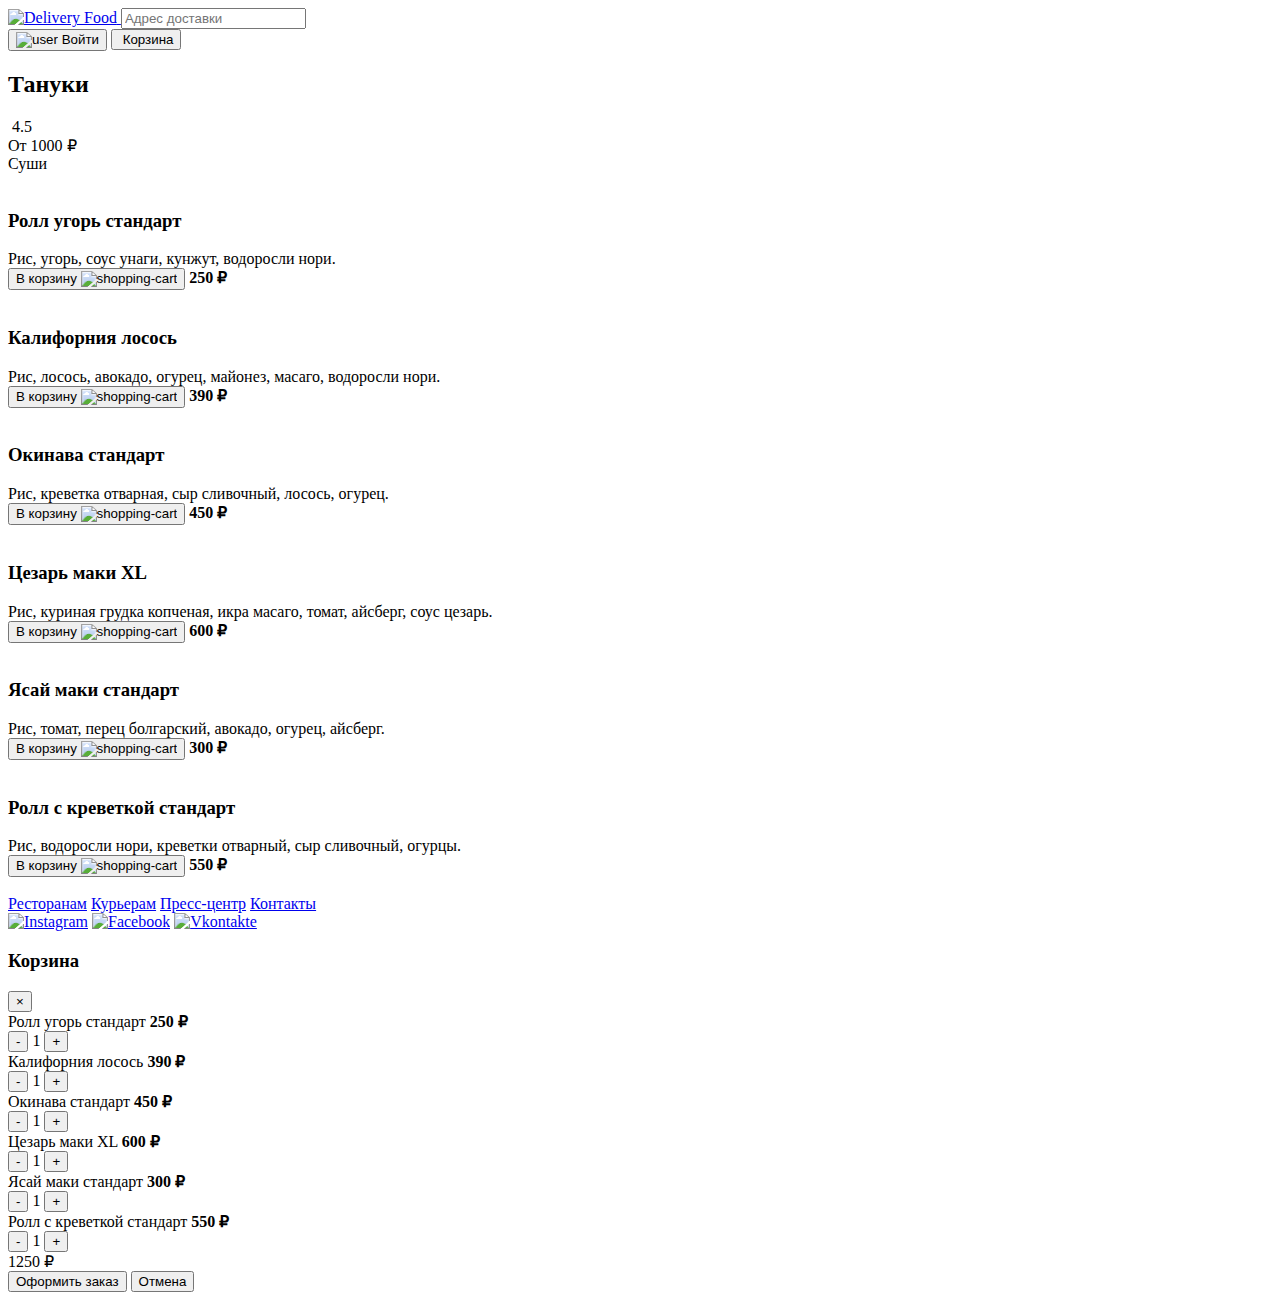
==== tanuki.html @ a9a40836 "Add files via upload" ====
<!DOCTYPE html>
<html lang="en">
<head>
     <meta charset="UTF-8">
     <meta name="viewport" content="width=device-width, initial-scale=1.0">
     <title>Тануки</title>
     <link href="https://fonts.googleapis.com/css?family=Roboto:400,700&display=swap&subset=cyrillic" rel="stylesheet">
     <link rel="stylesheet" href="css/normalize.css">
     <link rel="stylesheet" href="css/animate.css">
     <link rel="stylesheet" href="css/style.css">
</head>
<body>
     <div class="container">
          <!-- Шапка сайта -->
          <header class="header">
               <!-- Логотип -->
               <a href="index.html" class="logo animated zoomIn">
                    <img src="img/logo.svg" alt="Delivery Food">
               </a>
               <!-- Поле поиска -->
               <input type="text" class="input input-address" placeholder="Адрес доставки">
               <!-- Кнопки -->
               <div class="buttons">
                    <button class="button button-primary">
                         <img src="img/user.svg" alt="user" class="button-icon">
                         <span class="button-text">Войти</span>
                    </button>
                    <button class="button" id="cart-button">
                         <img src="img/shopping-cart.svg" alt="" class="button-icon">
                         <span class="button-text">Корзина</span>
                    </button>
               </div>
          </header>
     </div>
     <main class="main">
          <div class="container">
     
               <section class="restaurants">
                    <div class="section-heading">
                         <h2 class="section-title">Тануки</h2>
                              <div class="card-info">
                                   <div class="rating">
                                        <img src="img/star.svg" alt="" class="rating-star">
                                        4.5
                                   </div>
                                   <div class="price">От 1000 ₽</div>
                                   <div class="category">Суши</div>
                              </div>
                    </div>
     
                    <div class="cards">
                         <div class="card">
                              <img src="img/tanuki-image-1.jpg" alt="" class="card-image image">
                              <div class="card-text">
                                   <div class="card-heading">
                                        <h3 class="card-title card-title-reg">Ролл угорь стандарт</h3>
                                   </div>
                                   <div class="card-info">
                                        <div class="ingredients">Рис, угорь, соус унаги, кунжут, водоросли нори.</div>
                                   </div>
                                   <div class="card-buttons">
                                        <button class="button button-primary">
                                             <span class="button-card-text">В корзину</span>
                                             <img src="img/shopping-cart-2.svg" alt="shopping-cart" class="card-button-image">
                                        </button>
                                        <strong class="card-price-bold">250 ₽</strong>
                                   </div>
                              </div>
                         </div>
     
                         <div class="card">
                              <img src="img/tanuki-image-2.jpg" alt="" class="card-image image">
                              <div class="card-text">
                                   <div class="card-heading">
                                        <h3 class="card-title card-title-reg">Калифорния лосось</h3>
                                   </div>
                                   <div class="card-info">
                                        <div class="ingredients">Рис, лосось, авокадо, огурец, майонез, масаго, водоросли нори.</div>
                                   </div>
                                   <div class="card-buttons">
                                        <button class="button button-primary">
                                             <span class="button-card-text">В корзину</span>
                                             <img src="img/shopping-cart-2.svg" alt="shopping-cart" class="card-button-image">
                                        </button>
                                        <strong class="card-price-bold">390 ₽</strong>
                                   </div>
                              </div>
                         </div>
     
                         <div class="card">
                              <img src="img/tanuki-image-3.jpg" alt="" class="card-image image">
                              <div class="card-text">
                                   <div class="card-heading">
                                        <h3 class="card-title card-title-reg">Окинава стандарт</h3>
                                   </div>
                                   <div class="card-info">
                                        <div class="ingredients">Рис, креветка отварная, сыр сливочный, лосось, огурец.</div>
                                   </div>
                                   <div class="card-buttons">
                                        <button class="button button-primary">
                                             <span class="button-card-text">В корзину</span>
                                             <img src="img/shopping-cart-2.svg" alt="shopping-cart" class="card-button-image">
                                        </button>
                                        <strong class="card-price-bold">450 ₽</strong>
                                   </div>
                              </div>
                         </div>
     
                         <div class="card">
                              <img src="img/tanuki-image-4.jpg" alt="" class="card-image image">
                              <div class="card-text">
                                   <div class="card-heading">
                                        <h3 class="card-title card-title-reg">Цезарь маки XL</h3>
                                   </div>
                                   <div class="card-info">
                                        <div class="ingredients">Рис, куриная грудка копченая, икра масаго, томат, айсберг, соус цезарь.</div>
                                   </div>
                                   <div class="card-buttons">
                                        <button class="button button-primary">
                                             <span class="button-card-text">В корзину</span>
                                             <img src="img/shopping-cart-2.svg" alt="shopping-cart" class="card-button-image">
                                        </button>
                                        <strong class="card-price-bold">600 ₽</strong>
                                   </div>
                              </div>
                         </div>
     
                         <div class="card">
                              <img src="img/tanuki-image-5.jpg" alt="" class="card-image image">
                              <div class="card-text">
                                   <div class="card-heading">
                                        <h3 class="card-title card-title-reg">Ясай маки стандарт</h3>
                                   </div>
                                   <div class="card-info">
                                        <div class="ingredients">Рис, томат, перец болгарский, авокадо, огурец, айсберг.</div>
                                   </div>
                                   <div class="card-buttons">
                                        <button class="button button-primary">
                                             <span class="button-card-text">В корзину</span>
                                             <img src="img/shopping-cart-2.svg" alt="shopping-cart" class="card-button-image">
                                        </button>
                                        <strong class="card-price-bold">300 ₽</strong>
                                   </div>
                              </div>
                         </div>
     
                         <div class="card">
                              <img src="img/tanuki-image-6.jpg" alt="" class="card-image image">
                              <div class="card-text">
                                   <div class="card-heading">
                                        <h3 class="card-title card-title-reg">Ролл с креветкой стандарт</h3>
                                   </div>
                                   <div class="card-info">
                                        <div class="ingredients">Рис, водоросли нори, креветки отварный, сыр сливочный, огурцы.</div>
                                   </div>
                                   <div class="card-buttons">
                                        <button class="button button-primary">
                                             <span class="button-card-text">В корзину</span>
                                             <img src="img/shopping-cart-2.svg" alt="shopping-cart" class="card-button-image">
                                        </button>
                                        <strong class="card-price-bold">550 ₽</strong>
                                   </div>
                              </div>
                         </div>
                    </div>
               </section>
          </div>
     </main>
     <footer class="footer">
          <div class="container">
               <div class="footer-block">
                    <img src="img/logo.svg" alt="" class="logo footer-logo">
                    <nav class="footer-nav">
                         <a href="#" class="footer-link">Ресторанам</a>
                         <a href="#" class="footer-link">Курьерам</a>
                         <a href="#" class="footer-link">Пресс-центр</a>
                         <a href="#" class="footer-link">Контакты</a>
                    </nav>
                    <div class="social-networks">
                         <a href="#" class="social-network"><img src="img/insta.svg" alt="Instagram"></a>
                         <a href="#" class="social-network"><img src="img/fb.svg" alt="Facebook"></a>
                         <a href="#" class="social-network"><img src="img/vk.svg" alt="Vkontakte"></a>
                    </div>
               </div>
          </div>
     </footer>

     <div class="modal">
          <div class="modal-dialog">
               <div class="modal-header">
                    <h3 class="modal-title">Корзина</h3>
                    <button class="close">&times;</button>
               </div>
               <div class="modal-body">
                    <div class="food-row">
                         <span class="food-name">Ролл угорь стандарт</span>
                         <strong class="food-price">250 ₽</strong>
                         <div class="food-counter">
                              <button class="counter-button">-</button>
                              <span class="amount">1</span>
                              <button class="counter-button">+</button>
                         </div>
                    </div>
                    <div class="food-row">
                         <span class="food-name">Калифорния лосось</span>
                         <strong class="food-price">390 ₽</strong>
                         <div class="food-counter">
                              <button class="counter-button">-</button>
                              <span class="amount">1</span>
                              <button class="counter-button">+</button>
                         </div>
                    </div>
                    <div class="food-row">
                         <span class="food-name">Окинава стандарт</span>
                         <strong class="food-price">450 ₽</strong>
                         <div class="food-counter">
                              <button class="counter-button">-</button>
                              <span class="amount">1</span>
                              <button class="counter-button">+</button>
                         </div>
                    </div>
                    <div class="food-row">
                         <span class="food-name">Цезарь маки XL</span>
                         <strong class="food-price">600 ₽</strong>
                         <div class="food-counter">
                              <button class="counter-button">-</button>
                              <span class="amount">1</span>
                              <button class="counter-button">+</button>
                         </div>
                    </div>
                    <div class="food-row">
                         <span class="food-name">Ясай маки стандарт</span>
                         <strong class="food-price">300 ₽</strong>
                         <div class="food-counter">
                              <button class="counter-button">-</button>
                              <span class="amount">1</span>
                              <button class="counter-button">+</button>
                         </div>
                    </div>
                    <div class="food-row">
                         <span class="food-name">Ролл с креветкой стандарт</span>
                         <strong class="food-price">550 ₽</strong>
                         <div class="food-counter">
                              <button class="counter-button">-</button>
                              <span class="amount">1</span>
                              <button class="counter-button">+</button>
                         </div>
                    </div>
               </div>
               <div class="modal-footer">
                    <span class="modal-price-tag">1250 ₽</span>
                    <div class="footer-buttons">
                         <button class="button button-primary">Оформить заказ</button>
                         <button class="button">Отмена</button>
                    </div>
               </div>
          </div>
     </div>
     <script src="js/main.js"></script>
</body>
</html>
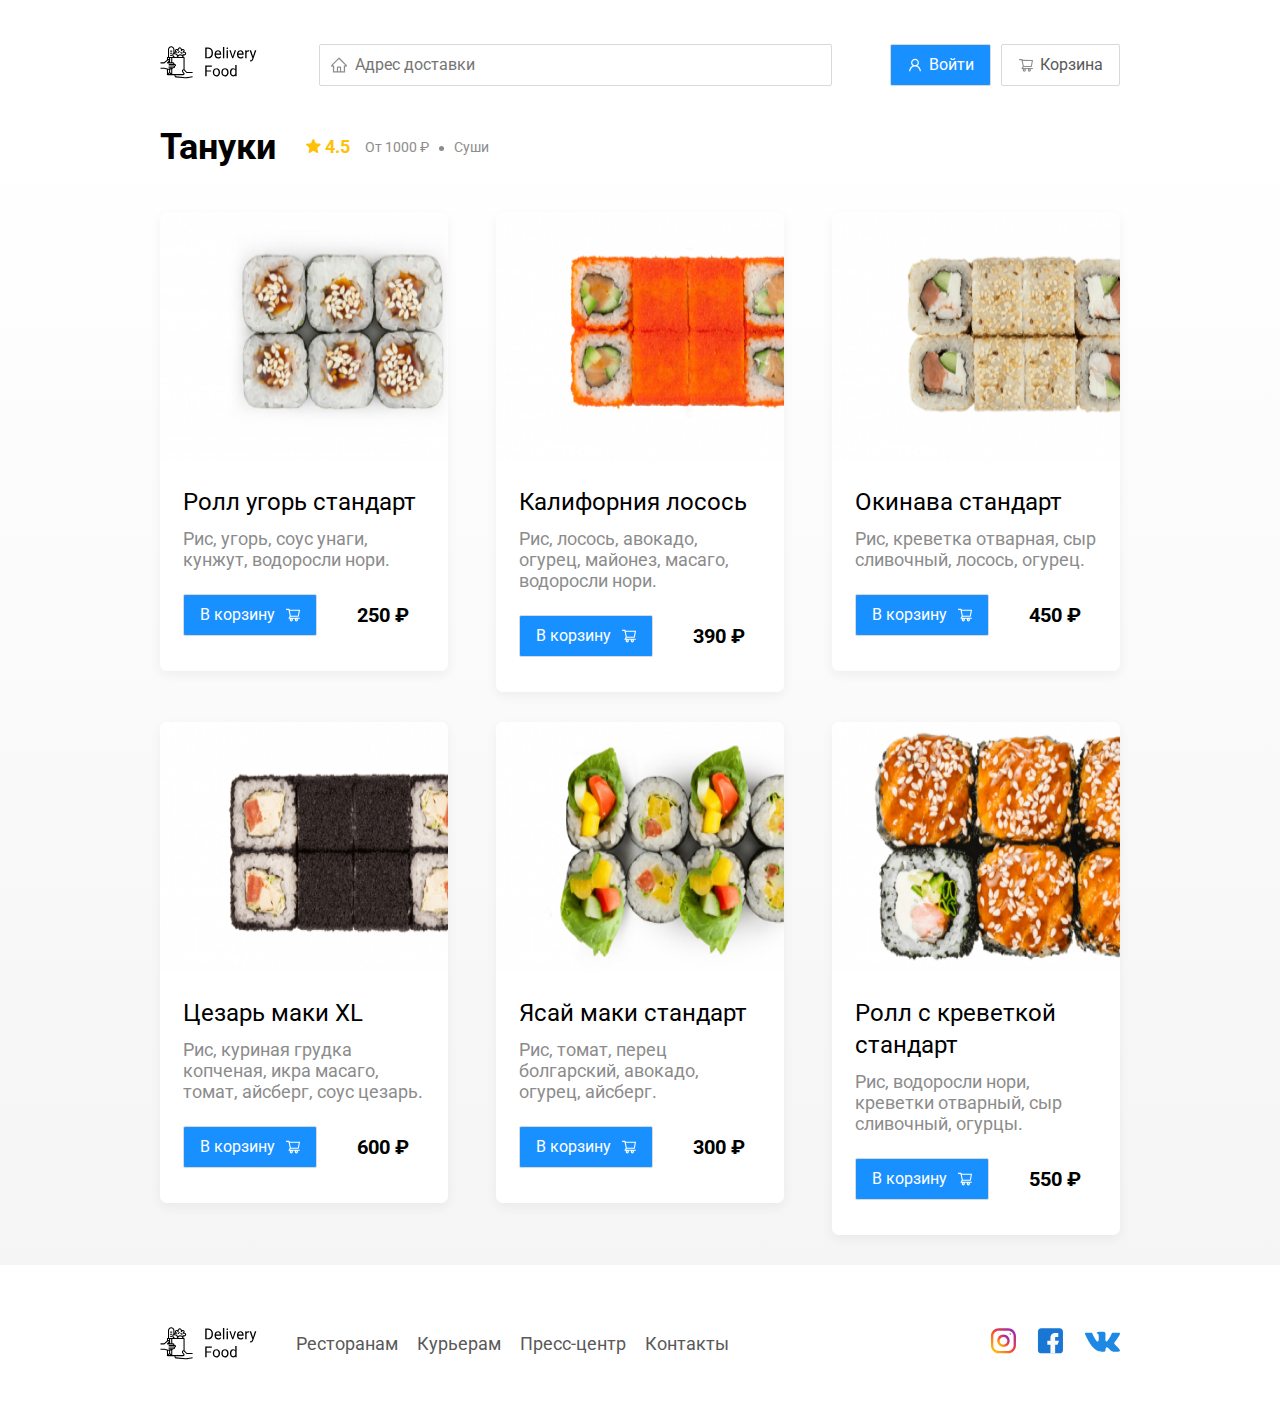
==== commit 19aa632c: "Update tanuki.html" ====
--- a/tanuki.html
+++ b/tanuki.html
@@ -248,7 +248,7 @@
                     </div>
                </div>
                <div class="modal-footer">
-                    <span class="modal-price-tag">1250 ₽</span>
+                    <span class="modal-price-tag">2540 ₽</span>
                     <div class="footer-buttons">
                          <button class="button button-primary">Оформить заказ</button>
                          <button class="button">Отмена</button>
@@ -258,4 +258,4 @@
      </div>
      <script src="js/main.js"></script>
 </body>
-</html>+</html>
--- a/css/style.css
+++ b/css/style.css
@@ -0,0 +1,550 @@
+* {
+     box-sizing: border-box;
+}
+
+body {
+     font-family: 'Roboto', sans-serif;
+     padding-top: 44px;
+}
+
+.container {
+     max-width: 1200px;
+     margin: auto;
+}
+
+.header {
+     display: flex;
+     align-items: center;
+     justify-content: space-between;
+     margin-bottom: 40px;
+}
+
+.input {
+     background: #FFFFFF;
+     border: 1px solid #D9D9D9;
+     border-radius: 2px;
+     font-size: 16px;
+     line-height: 24px;
+     padding: 8px;
+     padding-left: 35px;
+     background-repeat: no-repeat;
+     background-position: left 11px center;
+}
+
+.input-address {
+     flex: 0.8;
+     background-image: url('../img/home.svg');
+}
+
+.input-search {
+     width: 300px;
+     background-image: url('../img/search.svg');
+     margin-left: auto;
+}
+
+.buttons {
+     display: flex;
+     align-items: center;
+
+}
+
+.button {
+     display: flex;
+     align-items: center;
+     padding: 8px 16px;
+     background: #FFFFFF;
+     border: 1px solid #D9D9D9;
+     box-sizing: border-box;
+     box-shadow: 0px 0px 2px rgba(0, 0, 0, 0.0015);
+     border-radius: 2px;
+     color: #595959;
+     font-size: 16px;
+     line-height: 24px;
+}
+
+.button-primary {
+     background: #1890FF;
+     border: 1px solid #D9D9D9;
+     color: #fff;
+     margin-right: 10px;
+}
+
+.button-card-text {
+     margin-right: 10px;
+}
+
+.button-icon {
+     margin-right: 6px;
+     vertical-align: middle;
+}
+
+.button-text {
+     vertical-align: middle;
+}
+
+.promo {
+     box-shadow: 0px 7px 12px rgba(158, 158, 163, 0.1);
+     background: #FFF1B8 url('../img/promo-image.png') no-repeat top -55px right -250px / 800px;
+     border-radius: 10px;
+     padding: 68px 70px;
+     margin-bottom: 56px;
+}
+
+.promo-text {
+     font-style: normal;
+     font-weight: normal;
+     font-size: 24px;
+     line-height: 28px;
+     color: #302C34;
+     max-width: 538px;
+}
+
+.promo-title {
+     font-style: normal;
+     font-weight: bold;
+     font-size: 39px;
+     line-height: 46px;
+     color: #302C34;
+}
+
+.main {
+     background: linear-gradient(180deg, rgba(245, 245, 245, 0) 1.04%, #F5F5F5 100%);
+}
+
+.section-heading {
+     display: flex;
+     align-items: center;
+     margin-bottom: 44px;
+}
+
+.section-title {
+     font-style: normal;
+     font-weight: bold;
+     font-size: 36px;
+     line-height: 42px;
+     margin: 0;
+     color: #000000;
+     margin-right: 30px;
+}
+
+.cards {
+     display: flex;
+     flex-wrap: wrap;
+     align-items: flex-start;
+     justify-content: space-between;
+}
+
+.card {
+     background: #FFFFFF;
+     box-shadow: 0px 4px 12px rgba(0, 0, 0, 0.05);
+     border-radius: 7px;
+     overflow: hidden;
+     margin-bottom: 30px;
+     flex-basis: 30%;
+     text-decoration: none;
+}
+
+.card-image {
+     width: 384px;
+     height: 250px;
+}
+
+.card-text {
+     padding-top: 20px;
+     padding-bottom: 35px;
+     padding-left: 23px;
+     padding-right: 23px;
+}
+
+.card-heading {
+     display: flex;
+     align-items: center;
+     justify-content: space-between;
+}
+
+.card-title {
+     margin: 0;
+     font-style: normal;
+     font-weight: bold;
+     font-size: 24px;
+     line-height: 32px;
+}
+
+.card-title-reg {
+     font-weight: 400;
+     margin-bottom: 10px;
+}
+
+.card-tag {
+     font-style: normal;
+     font-weight: normal;
+     font-size: 12px;
+     line-height: 20px;
+     color: #ffffff;
+     background: #262626;
+     border-radius: 2px;
+     padding: 1px 8px;
+}
+
+.card-info {
+     display: flex;
+     align-items: center;
+     flex-wrap: wrap;
+}
+
+.card-buttons {
+     display: flex;
+     align-items: center;
+     margin-top: 24px;
+}
+
+.card-price-bold {
+     font-weight: bold;
+     font-size: 20px;
+     line-height: 32px;
+     margin-left: 30px
+}
+
+.rating {
+     margin-right: 26px;
+     color: #ffc107;
+     font-weight: bold;
+     font-size: 18px;
+     line-height: 32px;
+}
+
+.price, .category {
+     color: #8c8c8c;
+     font-size: 18px;
+     line-height: 32px;
+}
+
+.price {
+     margin-right: 10px;
+}
+
+.ingredients {
+     color: #8c8c8c;
+     font-size: 18px;
+     line-height: 21px;
+}
+
+.category {
+     text-overflow: ellipsis;
+     overflow: hidden;
+     white-space: nowrap;
+     max-width: 150px;
+}
+
+.price:after {
+     content: '';
+     width: 5px;
+     height: 5px;
+     background-color: #8c8c8c;
+     display: inline-block;
+     vertical-align: middle;
+     border-radius: 50%;
+     margin-left: 10px;
+}
+
+.footer {
+     padding: 60px 0;
+}
+
+.footer-block {
+     display: flex;
+     align-items: center;
+     justify-content: space-between;
+}
+
+.footer-nav {
+     margin-left: 35px;
+     margin-right: auto;
+}
+
+.footer-link {
+     display: inline-block;
+     color: #595959;
+     font-style: normal;
+     font-weight: normal;
+     font-size: 18px;
+     line-height: 21px;
+     text-decoration: none;
+     text-decoration: none;
+}
+
+.footer-link:not(:last-child) {
+     margin-right: 15px;
+}
+
+.social-networks {
+     display: flex;
+     align-items: center;
+}
+
+.social-network:not(:last-child) {
+     margin-right: 21px;
+}
+
+.modal {
+     position: fixed;
+     left: 0;
+     top: 0;
+     width: 100%;
+     height: 100%;
+     background: rgba(0, 0, 0, 0.4);
+     display: none;
+}
+
+.modal-active {
+     display: flex;
+}
+
+.modal-dialog {
+     max-width: 780px;
+     width: 95%;
+     background: #FFFFFF;
+     border-radius: 5px;
+     margin: auto;
+     padding: 40px 45px;
+}
+
+.modal-header {
+     display: flex;
+     align-items: center;
+     justify-content: space-between;
+     margin-bottom: 45px;
+}
+
+.modal-title {
+     margin: 0;
+     font-weight: bold;
+     font-size: 36px;
+     line-height: 42px;
+}
+
+.close {
+     font-size: 36px;
+     border: none;
+     background-color: transparent;
+}
+
+.modal-body {
+     margin-bottom: 52px;
+}
+
+.food-row {
+     display: flex;
+     align-items: flex-start;
+     justify-content: space-between;
+     padding-bottom: 8px;
+     border-bottom: 1px solid #d9d9d9;
+     margin-bottom: 15px;
+}
+
+.food-name {
+     font-weight: normal;
+     font-size: 18px;
+     line-height: 32px;
+}
+
+.food-price {
+     margin-left: auto;
+     margin-right: 47px;
+     font-weight: bold;
+     font-size: 20px;
+     line-height: 32px;
+}
+
+.food-counter {
+     display: flex;
+     align-items: center;
+}
+
+.counter-button {
+     display: flex;
+     align-items: center;
+     justify-content: center;
+     width: 39px;
+     height: 32px;
+     background: #ffffff;
+     border: 1px solid #40a9ff;
+     box-sizing: border-box;
+     border-radius: 2px;
+     font-weight: normal;
+     font-size: 14px;
+     line-height: 22px;
+     color: #40a9ff;;
+}
+
+.amount {
+     font-size: 16px;
+     line-height: 24px;
+     margin-left: 10px;
+     margin-right: 10px;
+}
+
+.modal-footer {
+     display: flex;
+     align-items: center;
+     justify-content: space-between;
+}
+
+.footer-buttons {
+     display: flex;
+     align-items: center;
+}
+
+.modal-price-tag {
+     background: #262626;
+     border-radius: 5px;
+     color: #ffffff;
+     padding: 15px 20px;
+     font-size: 20px;
+     line-height: 23px;
+}
+
+@media (max-width: 1366px) {
+     .container {
+          max-width: 960px;
+     }
+     .promo {
+          background-position: center right -300px;
+          background-size: 750px;
+     }
+     .rating {
+          margin-right: 15px;
+     }
+     .category, .price {
+          font-size: 14px;
+     }
+}
+
+@media (max-width: 992px) {
+     .container {
+          max-width: 750px;
+     }
+     .promo {
+          padding: 50px;
+          background-size: 500px;
+          background-position: center right -200px;
+     }
+     .promo-text {
+          font-size: 18px;
+          max-width: 400px;
+     }
+     .card {
+          flex-basis: 49%;
+     }
+     .footer-link {
+          font-size: 16px;
+     }
+}
+
+@media (max-width: 768px) {
+     .container {
+          max-width: 560px;
+     }
+     .card-info {
+          flex-wrap: wrap;
+     }
+     .rating {
+          flex-basis: 100%;
+     }
+     .card-title {
+          font-size: 18px;
+     }
+     .promo {
+          background-size: 400px;
+          background-position: bottom 50px right -200px;
+     }
+     .promo-title {
+          font-size: 24px;
+          line-height: 1.4;
+     }
+     .promo-text {
+          margin-top: 0;
+     }
+}
+
+@media (max-width: 578px) {
+     .container {
+          width: 90%;
+     }
+     .header {
+          flex-wrap: wrap;
+     }
+     .input-address {
+          margin-top: 15px;
+          order: 5;
+          flex: 1;
+     }
+     .promo {
+          background-image: none;
+     }
+     .promo-title {
+          margin-bottom: 10px;
+     }
+     .section-title {
+          font-size: 20px;
+     }
+     .card {
+          flex-basis: 100%;
+     }
+     .card-image {
+          width: 100%;
+     }
+     .footer {
+          padding: 30px 0;
+     }
+     .footer-block {
+          align-items: flex-start;
+     }
+     .footer-nav {
+          margin-left: 0;
+          margin-right: 0;
+          order: 0;
+          display: flex;
+          flex-direction: column;
+     }
+     .footer-logo {
+          margin-right: 15px;
+          order: 1;
+     }
+     .social-networks {
+          order: 2;
+     }
+}
+
+@media (max-width: 480px) {
+     .button-text {
+          display: none;
+     }
+     .button-icon {
+          margin: 0;
+     }
+     .button {
+          min-height: 40px;
+     }
+     .promo {
+          padding: 20px;
+     }
+     .section-heading {
+          flex-wrap: wrap;
+     }
+     .footer-block {
+          flex-wrap: wrap;
+          flex-direction: column;
+     }
+     .footer-logo {
+          order: 0;
+          margin-bottom: 20px;
+     }
+     .footer-nav {
+          margin-bottom: 20px;
+          text-align: center;
+     }
+     .footer-link:not(:last-child) {
+          margin-right: 0;
+     }
+}